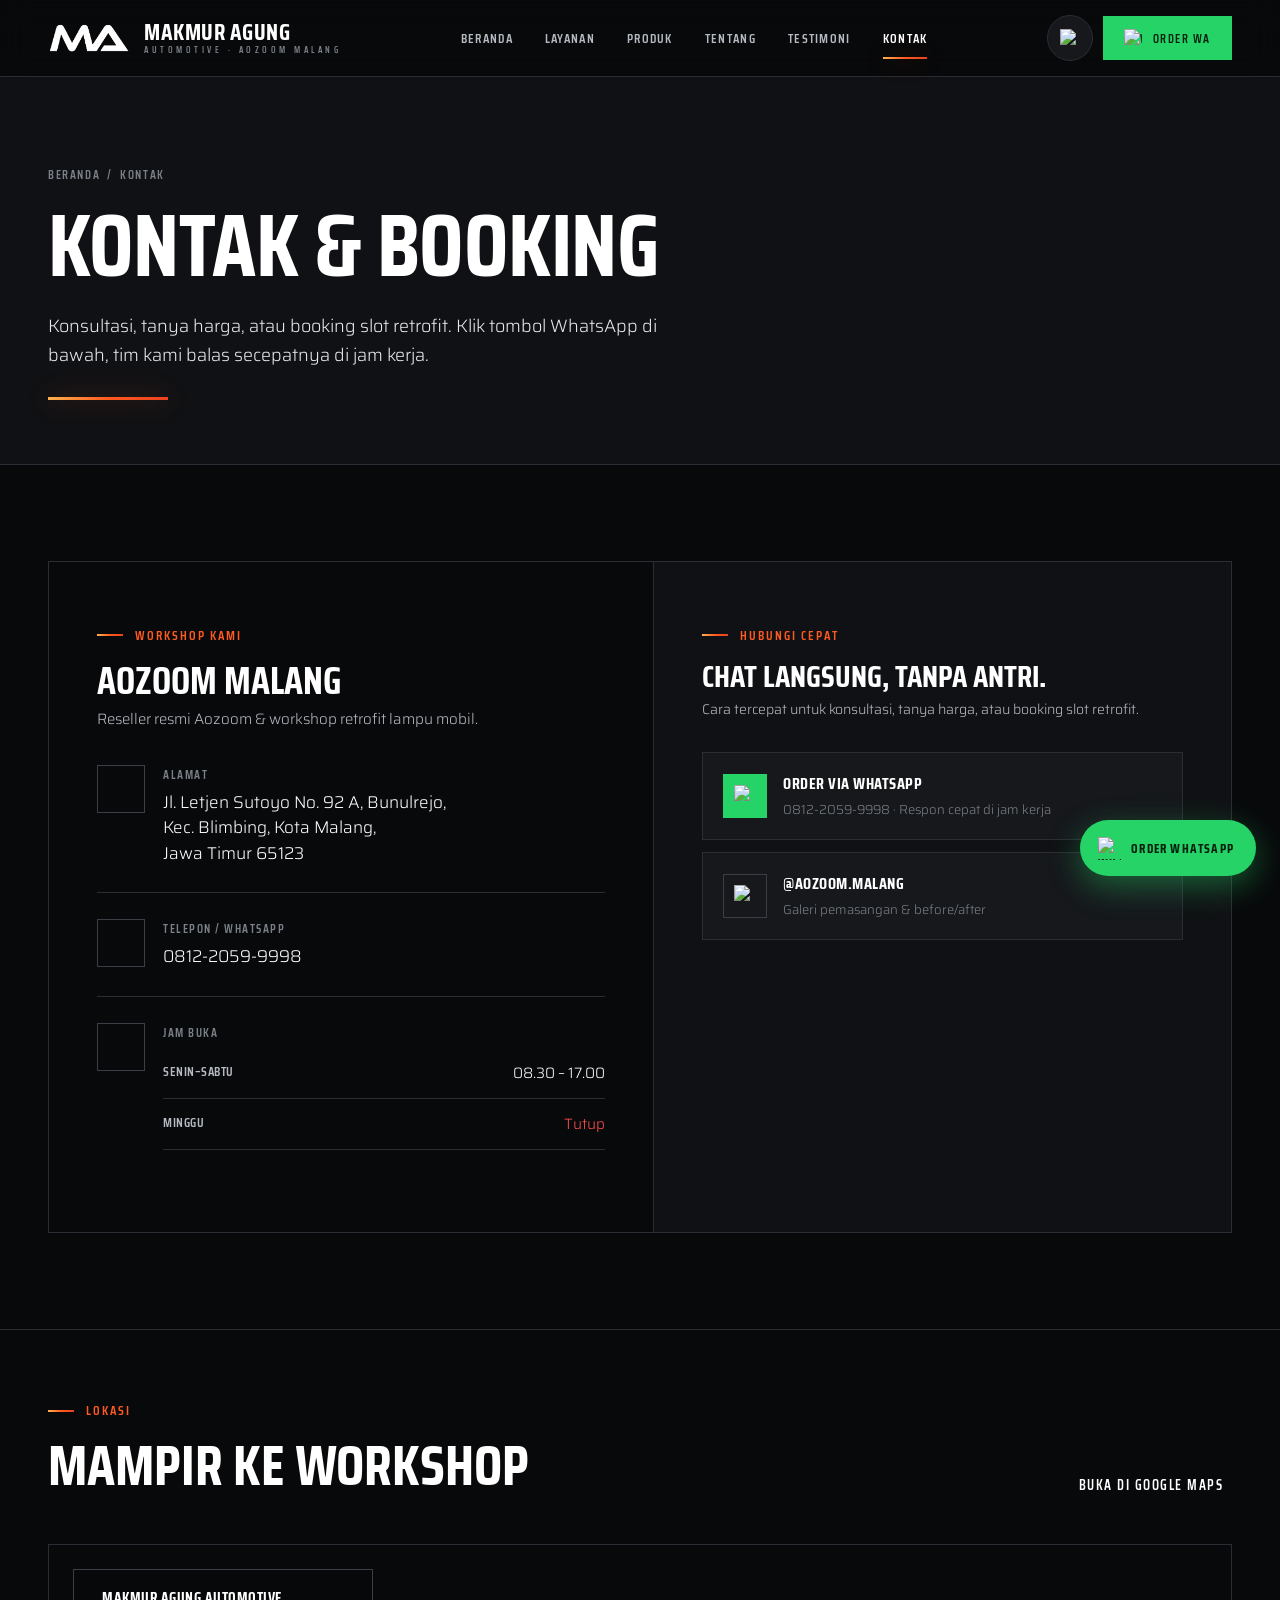
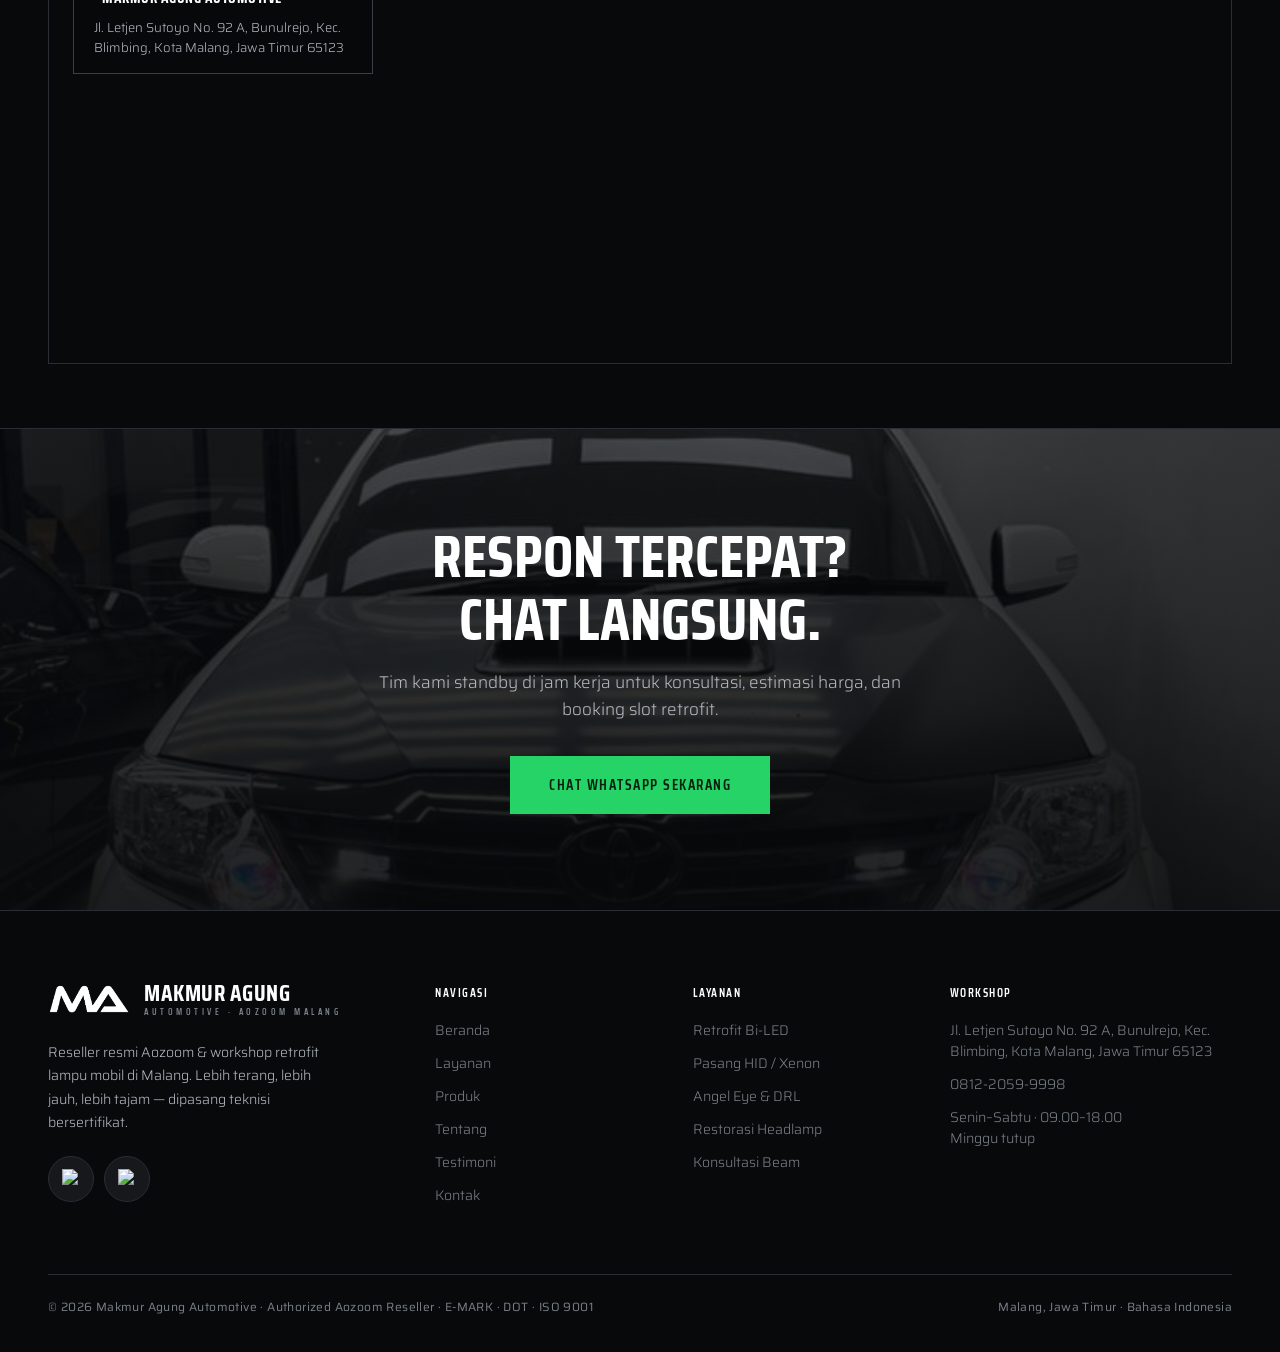
==== Kontak.html @ 39599837 "Initial commit: Makmur Agung website" ====
<!DOCTYPE html>
<html lang="id">
<head>
<meta charset="UTF-8">
<meta name="viewport" content="width=device-width, initial-scale=1.0">
<title>Kontak & Booking · Makmur Agung Automotive · Aozoom Malang</title>
<meta name="description" content="Hubungi Makmur Agung Automotive. Workshop retrofit lampu mobil di Jl. Letjen Sutoyo No. 92 A, Blimbing, Malang. WhatsApp 0812-2059-9998.">
<link rel="stylesheet" href="assets/site.css">
<script defer src="https://unpkg.com/lucide@latest"></script>
<style>
.contact-grid { display: grid; grid-template-columns: 1.05fr 1fr; gap: 0; border: 1px solid var(--hairline); }
.contact-info { padding: 56px 48px; border-right: 1px solid var(--hairline); }
.contact-side { padding: 56px 48px; background: var(--surface-soft); display: flex; flex-direction: column; gap: 28px; }
.contact-side h2 { font-size: clamp(24px,2.4vw,32px); margin: 14px 0 6px; }
.contact-side .sub { font-size: 14px; color: var(--body); margin: 0 0 4px; line-height: 1.6; }
.quick { display: flex; flex-direction: column; gap: 12px; margin: 0; }
.quick a { display: flex; align-items: center; gap: 16px; padding: 18px 20px; border: 1px solid var(--hairline); background: var(--surface-card); transition: border-color .16s ease, transform .12s ease; }
.quick a:hover { border-color: var(--hairline-strong); transform: translateX(3px); }
.quick a .q-ico { width: 44px; height: 44px; display: inline-flex; align-items: center; justify-content: center; flex: 0 0 auto; }
.quick a .q-ico.wa { background: #25D366; }
.quick a .q-ico.ig { border: 1px solid var(--hairline-strong); }
.quick a .q-ico img { width: 22px; height: 22px; }
.quick a .q-k { font-family: var(--font-display); font-weight: 700; font-size: 16px; letter-spacing: .5px; text-transform: uppercase; color: var(--on-dark); }
.quick a .q-v { font-size: 13px; color: var(--muted); margin-top: 2px; }
.quick a .q-ar { margin-left: auto; color: var(--muted); }
.map { position: relative; overflow: hidden; border: 1px solid var(--hairline); height: 420px; }
.map iframe { width: 100%; height: 100%; border: 0; filter: grayscale(0.4) invert(0.92) hue-rotate(180deg) contrast(0.9); }
.map__pin { position: absolute; left: 24px; top: 24px; background: rgba(8,9,11,.86); backdrop-filter: blur(8px); border: 1px solid var(--hairline-strong); padding: 16px 20px; max-width: 300px; }
.map__pin .m-k { font-family: var(--font-display); font-weight: 700; font-size: 15px; letter-spacing: .5px; text-transform: uppercase; color: var(--on-dark); display: flex; align-items: center; gap: 8px; }
.map__pin .m-k svg { width: 16px; height: 16px; color: var(--aozoom-orange); }
.map__pin .m-v { font-size: 13px; color: var(--body); margin-top: 8px; line-height: 1.5; }
.hours-grid { display: grid; grid-template-columns: 1fr auto; gap: 0; }
.hours-grid .hr { display: contents; }
.hours-grid .hr > span { padding: 13px 0; border-bottom: 1px solid var(--hairline); font-size: 15px; }
.hours-grid .hr > span:first-child { font-family: var(--font-display); font-weight: 600; letter-spacing: .5px; text-transform: uppercase; font-size: 13px; color: var(--body); }
.hours-grid .hr > span:last-child { text-align: right; color: var(--on-dark); }
.hours-grid .hr.closed > span:last-child { color: var(--danger); }
.hours-grid .hr.open-now > span:last-child { color: var(--success); }
.formok { display:none; padding: 16px 18px; border: 1px solid var(--success); background: rgba(47,191,113,.1); color: var(--success); font-size: 14px; align-items: center; gap: 10px; }
.formok.show { display: flex; }
.formok svg { width: 18px; height: 18px; flex: 0 0 auto; }
@media (max-width: 980px) {
  .contact-grid { grid-template-columns: 1fr; }
  .contact-info { border-right: 0; border-bottom: 1px solid var(--hairline); padding: 40px 28px; }
  .contact-side { padding: 40px 28px; }
}
</style>
</head>
<body data-page="kontak">

<div id="ma-nav"></div>

<!-- ============ PAGE HEAD ============ -->
<header class="pagehead" data-screen-label="Kontak — header">
  <div class="pagehead__bg"><img src="assets/install-rocky.jpg" alt="Workshop Makmur Agung Malang"></div>
  <div class="pagehead__inner"><div class="wrap">
    <span class="crumb"><a href="index.html">Beranda</a> &nbsp;/&nbsp; Kontak</span>
    <h1>Kontak &amp; Booking</h1>
    <p class="lead">Konsultasi, tanya harga, atau booking slot retrofit. Klik tombol WhatsApp di bawah, tim kami balas secepatnya di jam kerja.</p>
    <div class="beam beam-sweep" style="width:120px;margin-top:28px"></div>
  </div></div>
</header>

<!-- ============ CONTACT GRID ============ -->
<section class="section">
  <div class="wrap">
    <div class="contact-grid reveal">

      <!-- info -->
      <div class="contact-info">
        <span class="eyebrow">Workshop Kami</span>
        <h2 style="font-size:clamp(26px,3vw,38px);margin:16px 0 6px">Aozoom Malang</h2>
        <p style="color:var(--body);font-size:15px;margin:0 0 8px">Reseller resmi Aozoom &amp; workshop retrofit lampu mobil.</p>

        <div class="inforow">
          <span class="inforow__ico"><i data-lucide="map-pin"></i></span>
          <div>
            <div class="inforow__k">Alamat</div>
            <div class="inforow__v">Jl. Letjen Sutoyo No. 92 A, Bunulrejo,<br>Kec. Blimbing, Kota Malang,<br>Jawa Timur 65123</div>
          </div>
        </div>

        <div class="inforow">
          <span class="inforow__ico"><i data-lucide="phone"></i></span>
          <div>
            <div class="inforow__k">Telepon / WhatsApp</div>
            <div class="inforow__v"><a id="phone-link" href="#">0812-2059-9998</a></div>
          </div>
        </div>

        <div class="inforow">
          <span class="inforow__ico"><i data-lucide="clock"></i></span>
          <div style="flex:1">
            <div class="inforow__k">Jam Buka</div>
            <div class="hours-grid" style="margin-top:6px">
              <div class="hr" id="hr-mon"><span>Senin–Sabtu</span><span>08.30 – 17.00</span></div>
              <div class="hr closed"><span>Minggu</span><span>Tutup</span></div>
            </div>
          </div>
        </div>

      </div>

      <!-- quick contact side -->
      <div class="contact-side">
        <div>
          <span class="eyebrow">Hubungi Cepat</span>
          <h2>Chat Langsung, Tanpa Antri.</h2>
          <p class="sub">Cara tercepat untuk konsultasi, tanya harga, atau booking slot retrofit.</p>
        </div>
        <div class="quick">
          <a id="wa-quick" href="#" target="_blank" rel="noopener">
            <span class="q-ico wa"><img src="https://cdn.simpleicons.org/whatsapp/06210f" alt="WhatsApp"></span>
            <span><span class="q-k" style="display:block">Order via WhatsApp</span><span class="q-v">0812-2059-9998 · Respon cepat di jam kerja</span></span>
            <span class="q-ar"><i data-lucide="arrow-up-right"></i></span>
          </a>
          <a id="ig-quick" href="#" target="_blank" rel="noopener">
            <span class="q-ico ig"><img src="https://cdn.simpleicons.org/instagram/ff5a1f" alt="Instagram"></span>
            <span><span class="q-k" style="display:block">@aozoom.malang</span><span class="q-v">Galeri pemasangan &amp; before/after</span></span>
            <span class="q-ar"><i data-lucide="arrow-up-right"></i></span>
          </a>
        </div>
      </div>

    </div>
  </div>
</section>

<!-- ============ MAP ============ -->
<section class="section section--tight" style="border-top:1px solid var(--hairline)">
  <div class="wrap">
    <div class="sec-head reveal">
      <div><span class="eyebrow">Lokasi</span><h2 style="margin-top:16px">Mampir ke Workshop</h2></div>
      <a class="tlink" id="dir-link" href="#" target="_blank" rel="noopener">Buka di Google Maps <span class="ar"><i data-lucide="arrow-up-right"></i></span></a>
    </div>
    <div class="map reveal">
      <iframe loading="lazy" referrerpolicy="no-referrer-when-downgrade" title="Lokasi Makmur Agung Automotive"
        src="https://www.google.com/maps?q=Jl.%20Letjen%20Sutoyo%20No.%2092%20A%2C%20Bunulrejo%2C%20Blimbing%2C%20Kota%20Malang&output=embed"></iframe>
      <div class="map__pin">
        <div class="m-k"><i data-lucide="map-pin"></i>Makmur Agung Automotive</div>
        <div class="m-v">Jl. Letjen Sutoyo No. 92 A, Bunulrejo, Kec. Blimbing, Kota Malang, Jawa Timur 65123</div>
      </div>
    </div>
  </div>
</section>

<!-- ============ CTA ============ -->
<section class="cta">
  <div class="cta__bg"><img src="assets/install-fortuner.jpg" alt=""></div>
  <div class="cta__inner"><div class="wrap reveal">
    <h2 style="margin:0 auto">Respon Tercepat? Chat Langsung.</h2>
    <p>Tim kami standby di jam kerja untuk konsultasi, estimasi harga, dan booking slot retrofit.</p>
    <div class="cta__btns">
      <a class="btn btn--wa btn--lg" id="cta-wa" href="#">Chat WhatsApp Sekarang</a>
    </div>
  </div></div>
</section>

<div id="ma-footer"></div>
<script src="assets/site.js"></script>
<script>
  (function () {
    var M = window.MA || {};
    var wa = M.WA_LINK || '#';
    ['wa-quick','cta-wa'].forEach(function (id) { var e=document.getElementById(id); if(e){ e.setAttribute('href',wa); e.setAttribute('target','_blank'); } });
    var ph = document.getElementById('phone-link'); if (ph) ph.setAttribute('href', 'tel:+' + (M.WA_NUMBER || '6281220599998'));
    var iq = document.getElementById('ig-quick'); if (iq && M.IG_LINK) iq.setAttribute('href', M.IG_LINK);
    var dl = document.getElementById('dir-link'); if (dl && M.MAPS_LINK) dl.setAttribute('href', M.MAPS_LINK);

    // open-now highlight
    try {
      var now = new Date();
      var day = now.getDay(); // 0 = Sunday
      var hr = now.getHours();
      var open = (day >= 1 && day <= 6 && hr >= 9 && hr < 18);
      if (open) { var row = document.getElementById('hr-mon'); if (row) row.classList.add('open-now'); }
    } catch (e) {}


  })();
</script>
</body>
</html>
---- assets/site.css ----
/* ============================================================
   MAKMUR AGUNG AUTOMOTIVE — Website styles
   Brochure site (5 pages) built on the Makmur Agung design system.
   Near-black canvas · Aozoom "Ignition" orange stripe · Saira
   Condensed display + Saira light body · sharp 0-radius geometry.
   ============================================================ */
@import url('colors_and_type.css');

*, *::before, *::after { box-sizing: border-box; }
html { scroll-behavior: smooth; }
html, body { margin: 0; padding: 0; }
body {
  background: var(--canvas);
  color: var(--body);
  font-family: var(--font-body);
  font-weight: 300;
  -webkit-font-smoothing: antialiased;
  text-rendering: optimizeLegibility;
  overflow-x: hidden;
}
img { display: block; max-width: 100%; }
a { color: inherit; text-decoration: none; }
button { font-family: inherit; cursor: pointer; }
::selection { background: var(--aozoom-orange); color: #160500; }

/* scrollbar */
::-webkit-scrollbar { width: 11px; height: 11px; }
::-webkit-scrollbar-thumb { background: var(--hairline); }
::-webkit-scrollbar-thumb:hover { background: var(--hairline-strong); }
::-webkit-scrollbar-track { background: var(--canvas); }

/* ---------- Layout primitives ---------- */
.wrap { max-width: 1440px; margin: 0 auto; padding: 0 48px; }
.section { padding: var(--space-section) 0; }
.section--tight { padding: var(--space-xxl) 0; }
.bleed { width: 100%; }

/* ---------- Beam / ignition divider ---------- */
.beam { height: 3px; background: var(--beam-gradient); box-shadow: var(--beam-glow); border: 0; display: block; }
.beam-sweep { animation: sweep .7s cubic-bezier(.2,.7,.2,1) both; }
@keyframes sweep { from { transform: scaleX(0); transform-origin: left; } to { transform: scaleX(1); } }

/* ---------- Section eyebrow / heading ---------- */
.eyebrow {
  font-family: var(--font-display); font-weight: 600; font-size: 13px;
  letter-spacing: 2px; text-transform: uppercase; color: var(--aozoom-orange);
  display: inline-flex; align-items: center; gap: 12px;
}
.eyebrow::before { content: ""; width: 26px; height: 2px; background: var(--beam-gradient); display: inline-block; }
.eyebrow--plain::before { display: none; }

.sec-head { display: flex; justify-content: space-between; align-items: flex-end; gap: 32px; flex-wrap: wrap; margin-bottom: 48px; }
.sec-head h2 { font-size: clamp(34px, 4.4vw, 56px); }
.lead { font-size: clamp(16px, 1.4vw, 19px); color: var(--body-strong); line-height: 1.6; font-weight: 300; }

/* ---------- Buttons ---------- */
.btn {
  font-family: var(--font-display); font-weight: 600; font-size: 14px;
  letter-spacing: 1.5px; text-transform: uppercase; white-space: nowrap;
  height: 52px; padding: 0 30px; border: 1px solid var(--on-dark);
  background: transparent; color: var(--on-dark);
  display: inline-flex; align-items: center; justify-content: center; gap: 11px;
  transition: background .16s ease, border-color .16s ease, color .16s ease, transform .1s ease;
}
.btn:hover { background: rgba(255,255,255,.07); }
.btn:active { transform: translateY(1px); }
.btn svg, .btn img { width: 18px; height: 18px; }
.btn--fill { background: var(--on-dark); color: var(--canvas); border-color: var(--on-dark); }
.btn--fill:hover { background: #e9ecf0; }
.btn--orange { background: var(--aozoom-orange); border-color: var(--aozoom-orange); color: #160500; }
.btn--orange:hover { background: var(--aozoom-amber); border-color: var(--aozoom-amber); }
.btn--ghost { border-color: var(--hairline-strong); color: var(--body); }
.btn--ghost:hover { border-color: var(--on-dark); color: var(--on-dark); }
.btn--wa { background: #25D366; border-color: #25D366; color: #06210f; }
.btn--wa:hover { background: #34e177; border-color: #34e177; }
.btn--sm { height: 44px; padding: 0 20px; font-size: 12px; }
.btn--lg { height: 58px; padding: 0 38px; font-size: 15px; }
.btn--block { width: 100%; }

/* text link with arrow */
.tlink {
  font-family: var(--font-display); font-weight: 600; font-size: 14px;
  letter-spacing: 1.5px; text-transform: uppercase; color: var(--on-dark);
  display: inline-flex; align-items: center; gap: 9px; cursor: pointer;
  transition: color .16s ease;
}
.tlink .ar { transition: transform .16s ease; display: inline-flex; }
.tlink:hover { color: var(--aozoom-amber); }
.tlink:hover .ar { transform: translateX(5px); }

/* circular icon button */
.icon-btn {
  width: 46px; height: 46px; border-radius: var(--radius-full); background: var(--surface-card);
  border: 1px solid var(--hairline); color: var(--on-dark);
  display: inline-flex; align-items: center; justify-content: center;
  transition: background .16s ease, border-color .16s, transform .1s ease;
}
.icon-btn:hover { background: var(--surface-elevated); border-color: var(--hairline-strong); }
.icon-btn:active { transform: scale(.95); }
.icon-btn svg { width: 19px; height: 19px; }
.icon-btn img { width: 19px; height: 19px; }

/* ---------- Tags / chips / badges ---------- */
.tag { font-family: var(--font-display); font-weight: 600; font-size: 11px; letter-spacing: 1.8px; text-transform: uppercase; color: var(--aozoom-orange); }
.chip {
  display: inline-flex; align-items: center; gap: 8px; height: 34px; padding: 0 14px;
  border: 1px solid var(--hairline-strong); border-radius: var(--radius-sm); background: var(--surface-card);
  color: var(--body); font-family: var(--font-display); font-weight: 600; font-size: 11px;
  letter-spacing: 1px; text-transform: uppercase;
}
.chip svg { width: 15px; height: 15px; color: var(--aozoom-orange); }

/* ============================================================
   NAVIGATION (injected by site.js)
   ============================================================ */
.nav {
  position: sticky; top: 0; z-index: 60;
  background: rgba(8,9,11,.78); backdrop-filter: blur(14px); -webkit-backdrop-filter: blur(14px);
  border-bottom: 1px solid var(--hairline);
}
.nav__inner { height: 76px; display: flex; align-items: center; justify-content: space-between; gap: 24px; }
.nav__links { display: flex; gap: 32px; align-items: center; }
.nav__link {
  font-family: var(--font-display); font-weight: 600; font-size: 13px; letter-spacing: 1.3px;
  text-transform: uppercase; color: var(--body); white-space: nowrap; position: relative;
  padding: 6px 0; transition: color .16s ease;
}
.nav__link:hover { color: var(--on-dark); }
.nav__link.is-active { color: var(--on-dark); }
.nav__link.is-active::after { content: ""; position: absolute; left: 0; right: 0; bottom: -4px; height: 2px; background: var(--beam-gradient); box-shadow: var(--beam-glow); }
.nav__actions { display: flex; align-items: center; gap: 10px; }
.nav__burger { display: none; }

/* logo lockup */
.logo { display: inline-flex; align-items: center; gap: 14px; }
.logo__mark { height: 30px; width: auto; display: block; flex: 0 0 auto; }
.logo__text { line-height: .9; }
.logo__name { display: block; font-family: var(--font-display); font-weight: 700; font-size: 23px; letter-spacing: .5px; text-transform: uppercase; color: var(--on-dark); white-space: nowrap; }
.logo__sub { display: block; font-family: var(--font-display); font-weight: 600; font-size: 9px; letter-spacing: 3.5px; text-transform: uppercase; color: var(--muted); margin-top: 4px; }

/* mobile drawer */
.drawer { position: fixed; inset: 0; z-index: 70; display: none; }
.drawer.is-open { display: block; }
.drawer__scrim { position: absolute; inset: 0; background: rgba(8,9,11,.7); backdrop-filter: blur(4px); }
.drawer__panel { position: absolute; top: 0; right: 0; bottom: 0; width: min(82vw, 360px); background: var(--surface-soft); border-left: 1px solid var(--hairline); padding: 24px; display: flex; flex-direction: column; gap: 6px; transform: translateX(100%); transition: transform .26s ease; }
.drawer.is-open .drawer__panel { transform: translateX(0); }
.drawer__link { font-family: var(--font-display); font-weight: 600; font-size: 22px; letter-spacing: 1px; text-transform: uppercase; color: var(--on-dark); padding: 16px 0; border-bottom: 1px solid var(--hairline); }
.drawer__link .ix { float: right; color: var(--muted); }

/* ============================================================
   PAGE HEADER (interior pages)
   ============================================================ */
.pagehead { position: relative; background: var(--surface-soft); border-bottom: 1px solid var(--hairline); overflow: hidden; }
.pagehead__bg { display: none; }
.pagehead__bg img { width: 100%; height: 100%; object-fit: cover; }
.pagehead__bg::after { content: ""; position: absolute; inset: 0; background: linear-gradient(180deg, rgba(8,9,11,.62) 0%, rgba(8,9,11,.78) 55%, var(--canvas) 100%); }
.pagehead__inner { position: relative; padding: 84px 0 64px; }
.pagehead h1 { font-size: clamp(44px, 7vw, 88px); margin: 16px 0 0; max-width: 16ch; }
.pagehead .crumb { font-family: var(--font-display); font-weight: 600; font-size: 12px; letter-spacing: 1.6px; text-transform: uppercase; color: var(--muted); }
.pagehead .crumb a:hover { color: var(--on-dark); }
.pagehead p { margin-top: 22px; max-width: 56ch; }

/* ============================================================
   PHOTO PLACEHOLDER (branded)
   ============================================================ */
.photo { position: relative; overflow: hidden; background: var(--surface-soft); display: flex; align-items: flex-end; }
.photo > img { position: absolute; inset: 0; width: 100%; height: 100%; object-fit: cover; }
.photo--ph::before { content: ""; position: absolute; inset: 0; background: radial-gradient(120% 110% at 70% 26%, rgba(255,90,31,.18), transparent 60%); }
.photo--ph::after { content: ""; position: absolute; width: 46%; height: 46%; top: 22%; left: 56%; border-radius: 50%; background: radial-gradient(circle, rgba(255,178,77,.5), rgba(255,90,31,.2) 42%, transparent 72%); filter: blur(10px); }
.photo .ph-label { position: relative; z-index: 1; margin: 16px; font-family: var(--font-display); font-weight: 600; font-size: 11px; letter-spacing: 1.6px; text-transform: uppercase; color: var(--muted); }
.photo__scrim-l { position: absolute; inset: 0; background: linear-gradient(90deg, rgba(8,9,11,.92) 0%, rgba(8,9,11,.55) 44%, rgba(8,9,11,.1) 100%); }
.photo__scrim-r { position: absolute; inset: 0; background: linear-gradient(270deg, rgba(8,9,11,.92) 0%, rgba(8,9,11,.5) 46%, rgba(8,9,11,.08) 100%); }
.photo__scrim-c { position: absolute; inset: 0; background: linear-gradient(180deg, rgba(8,9,11,.5), rgba(8,9,11,.82)); }

/* ============================================================
   CARDS
   ============================================================ */
.card { background: var(--surface-card); border: 1px solid var(--hairline); transition: border-color .18s ease, transform .18s ease; }
.card--hover:hover { border-color: var(--hairline-strong); transform: translateY(-3px); }

/* service card */
.svc {
  background: var(--surface-card); border: 1px solid var(--hairline); padding: 34px 30px;
  position: relative; transition: border-color .2s ease, background .2s ease, transform .2s ease;
  display: flex; flex-direction: column; gap: 16px; min-height: 100%;
}
.svc:hover { border-color: var(--aozoom-orange); transform: translateY(-4px); }
.svc__no { position: absolute; top: 28px; right: 30px; font-family: var(--font-display); font-weight: 700; font-size: 13px; letter-spacing: 1px; color: var(--hairline-strong); }
.svc__ico { width: 56px; height: 56px; border: 1px solid var(--hairline-strong); display: inline-flex; align-items: center; justify-content: center; color: var(--aozoom-orange); }
.svc__ico svg { width: 26px; height: 26px; }
.svc h3 { font-family: var(--font-display); font-weight: 700; font-size: 24px; line-height: 1.05; text-transform: uppercase; color: var(--on-dark); }
.svc p { font-size: 15px; line-height: 1.6; }
.svc__list { list-style: none; padding: 0; margin: 6px 0 0; display: flex; flex-direction: column; gap: 9px; }
.svc__list li { display: flex; gap: 10px; align-items: flex-start; font-size: 14px; color: var(--body); }
.svc__list li svg { width: 16px; height: 16px; color: var(--success); flex: 0 0 auto; margin-top: 3px; }

/* stat block */
.stat { border-left: 2px solid var(--aozoom-orange); padding-left: 20px; }
.stat__num { font-family: var(--font-display); font-weight: 700; font-size: clamp(42px, 5vw, 64px); line-height: .95; color: var(--on-dark); }
.stat__num span { color: var(--aozoom-orange); }
.stat__label { font-family: var(--font-display); font-weight: 600; font-size: 12px; letter-spacing: 1.5px; text-transform: uppercase; color: var(--muted); margin-top: 10px; }

/* spec / feature cell */
.feat { background: var(--surface-soft); border: 1px solid var(--hairline); padding: 28px 26px; display: flex; flex-direction: column; gap: 14px; }
.feat__ico { color: var(--aozoom-orange); }
.feat__ico svg { width: 28px; height: 28px; }
.feat h4 { font-family: var(--font-display); font-weight: 700; font-size: 19px; text-transform: uppercase; color: var(--on-dark); margin: 0; }
.feat p { font-size: 14px; line-height: 1.6; margin: 0; }

/* process step */
.step { display: flex; gap: 22px; align-items: flex-start; }
.step__no { font-family: var(--font-display); font-weight: 700; font-size: 46px; line-height: 1; color: var(--surface-carbon); -webkit-text-stroke: 1px var(--hairline-strong); flex: 0 0 auto; width: 70px; }
.step__no.is-on { color: var(--aozoom-orange); -webkit-text-stroke: 0; }
.step h4 { font-family: var(--font-display); font-weight: 700; font-size: 22px; text-transform: uppercase; color: var(--on-dark); margin: 4px 0 8px; }
.step p { font-size: 15px; line-height: 1.6; }

/* testimonial card */
.quote { background: var(--surface-card); border: 1px solid var(--hairline); padding: 30px; display: flex; flex-direction: column; gap: 18px; break-inside: avoid; transition: border-color .18s ease; }
.quote:hover { border-color: var(--hairline-strong); }
.quote__stars { display: flex; gap: 3px; color: var(--aozoom-amber); }
.quote__stars svg { width: 17px; height: 17px; fill: currentColor; }
.quote__body { font-size: 16px; line-height: 1.65; color: var(--body-strong); font-weight: 300; margin: 0; }
.quote__who { display: flex; align-items: center; gap: 13px; margin-top: auto; }
.quote__av { width: 42px; height: 42px; border-radius: var(--radius-full); background: var(--surface-carbon); display: inline-flex; align-items: center; justify-content: center; font-family: var(--font-display); font-weight: 700; font-size: 16px; color: var(--aozoom-amber); flex: 0 0 auto; }
.quote__name { font-family: var(--font-display); font-weight: 600; font-size: 15px; letter-spacing: .5px; text-transform: uppercase; color: var(--on-dark); }
.quote__meta { font-size: 12px; color: var(--muted); margin-top: 2px; }
.quote__src { margin-left: auto; opacity: .6; }
.quote__src img { width: 18px; height: 18px; }

/* ---------- Trust strip ---------- */
.trust { background: var(--surface-soft); border-top: 1px solid var(--hairline); border-bottom: 1px solid var(--hairline); }
.trust__row { display: flex; justify-content: space-between; gap: 24px; padding: 26px 0; flex-wrap: wrap; }
.trust__item { display: flex; align-items: center; gap: 12px; }
.trust__item svg { width: 20px; height: 20px; color: var(--aozoom-orange); flex: 0 0 auto; }
.trust__item span { font-family: var(--font-display); font-weight: 600; font-size: 13px; letter-spacing: 1px; text-transform: uppercase; color: var(--body-strong); }

/* ---------- Forms ---------- */
.field { display: flex; flex-direction: column; gap: 9px; }
.field label { font-family: var(--font-display); font-weight: 600; font-size: 11px; letter-spacing: 1.2px; text-transform: uppercase; color: var(--muted); }
.input, .textarea, .select {
  width: 100%; padding: 0 16px; background: var(--surface-card); border: 1px solid var(--hairline);
  color: var(--on-dark); font-family: var(--font-body); font-weight: 300; font-size: 15px;
  transition: border-color .14s ease, box-shadow .14s ease;
}
.input, .select { height: 52px; }
.textarea { padding: 14px 16px; min-height: 130px; resize: vertical; line-height: 1.6; }
.input::placeholder, .textarea::placeholder { color: var(--muted); }
.input:focus, .textarea:focus, .select:focus { outline: none; border-color: var(--aozoom-orange); box-shadow: 0 0 0 3px rgba(255,90,31,.22); }
.select { appearance: none; background-image: url("data:image/svg+xml,%3Csvg xmlns='http://www.w3.org/2000/svg' width='14' height='14' viewBox='0 0 24 24' fill='none' stroke='%237A8088' stroke-width='2'%3E%3Cpath d='M6 9l6 6 6-6'/%3E%3C/svg%3E"); background-repeat: no-repeat; background-position: right 16px center; padding-right: 44px; }

/* ---------- Info row (contact) ---------- */
.inforow { display: flex; gap: 18px; padding: 26px 0; border-bottom: 1px solid var(--hairline); align-items: flex-start; }
.inforow:last-child { border-bottom: 0; }
.inforow__ico { width: 48px; height: 48px; border: 1px solid var(--hairline-strong); display: inline-flex; align-items: center; justify-content: center; color: var(--aozoom-orange); flex: 0 0 auto; }
.inforow__ico svg { width: 22px; height: 22px; }
.inforow__k { font-family: var(--font-display); font-weight: 600; font-size: 12px; letter-spacing: 1.5px; text-transform: uppercase; color: var(--muted); margin-bottom: 6px; }
.inforow__v { font-size: 17px; color: var(--on-dark); font-weight: 300; line-height: 1.5; }
.inforow__v a:hover { color: var(--aozoom-amber); }

/* ============================================================
   CTA BAND
   ============================================================ */
.cta { position: relative; overflow: hidden; border-top: 1px solid var(--hairline); }
.cta__bg { position: absolute; inset: 0; }
.cta__bg img { width: 100%; height: 100%; object-fit: cover; }
.cta__bg::after { content: ""; position: absolute; inset: 0; background: linear-gradient(180deg, rgba(8,9,11,.72), rgba(8,9,11,.9)); }
.cta__inner { position: relative; text-align: center; padding: 96px 0; }
.cta h2 { font-size: clamp(34px, 5vw, 60px); max-width: 18ch; margin: 0 auto; }
.cta p { margin: 18px auto 34px; max-width: 52ch; font-size: 17px; }
.cta__btns { display: flex; gap: 14px; justify-content: center; flex-wrap: wrap; }

/* ============================================================
   FOOTER (injected by site.js)
   ============================================================ */
.footer { background: var(--canvas); border-top: 1px solid var(--hairline); padding: 72px 0 36px; }
.footer__grid { display: grid; grid-template-columns: 1.6fr 1fr 1fr 1.3fr; gap: 40px; }
.footer__blurb { margin-top: 20px; max-width: 280px; font-size: 14px; line-height: 1.65; }
.footer__social { display: flex; gap: 10px; margin-top: 22px; }
.footer__col h4 { font-family: var(--font-display); font-weight: 600; font-size: 12px; letter-spacing: 1.5px; text-transform: uppercase; color: var(--on-dark); margin: 0 0 18px; }
.footer__col a, .footer__col p { display: block; font-size: 14px; color: var(--muted); margin-bottom: 12px; transition: color .14s ease; line-height: 1.5; }
.footer__col a:hover { color: var(--on-dark); }
.footer__bottom { margin-top: 56px; padding-top: 24px; border-top: 1px solid var(--hairline); display: flex; justify-content: space-between; align-items: center; gap: 16px; flex-wrap: wrap; }
.footer__bottom .caption { font-family: var(--font-body); font-size: 12px; letter-spacing: .4px; color: var(--muted); }

/* ---------- WhatsApp FAB ---------- */
.wa-fab {
  position: fixed; right: 24px; bottom: 24px; z-index: 80; height: 56px; padding: 0 22px 0 18px;
  border-radius: var(--radius-full); background: #25D366; color: #06210f; display: inline-flex; align-items: center; gap: 10px;
  font-family: var(--font-display); font-weight: 700; font-size: 13px; letter-spacing: 1.2px; text-transform: uppercase;
  box-shadow: 0 10px 32px rgba(37,211,102,.4); transition: transform .14s ease;
}
.wa-fab:hover { transform: translateY(-2px); }
.wa-fab img { width: 23px; height: 23px; }

/* ============================================================
   SCROLL REVEAL
   ============================================================ */
.reveal { opacity: 0; transform: translateY(16px); transition: opacity .6s ease, transform .6s ease; }
.reveal.in { opacity: 1; transform: none; }

/* ============================================================
   RESPONSIVE
   ============================================================ */
@media (max-width: 1080px) {
  .footer__grid { grid-template-columns: 1fr 1fr; gap: 36px; }
}
@media (max-width: 1024px) {
  .nav__links { display: none; }
  .nav__actions .nav-cta-hide { display: none; }
  .nav__burger { display: inline-flex; }
}
@media (max-width: 900px) {
  .wrap { padding: 0 24px; }
  .section { padding: 64px 0; }
  .sec-head { margin-bottom: 34px; }
}
@media (max-width: 620px) {
  .footer__grid { grid-template-columns: 1fr; }
  .trust__row { gap: 16px; }
  .btn { height: 50px; }
  .cta__inner { padding: 64px 0; }
}
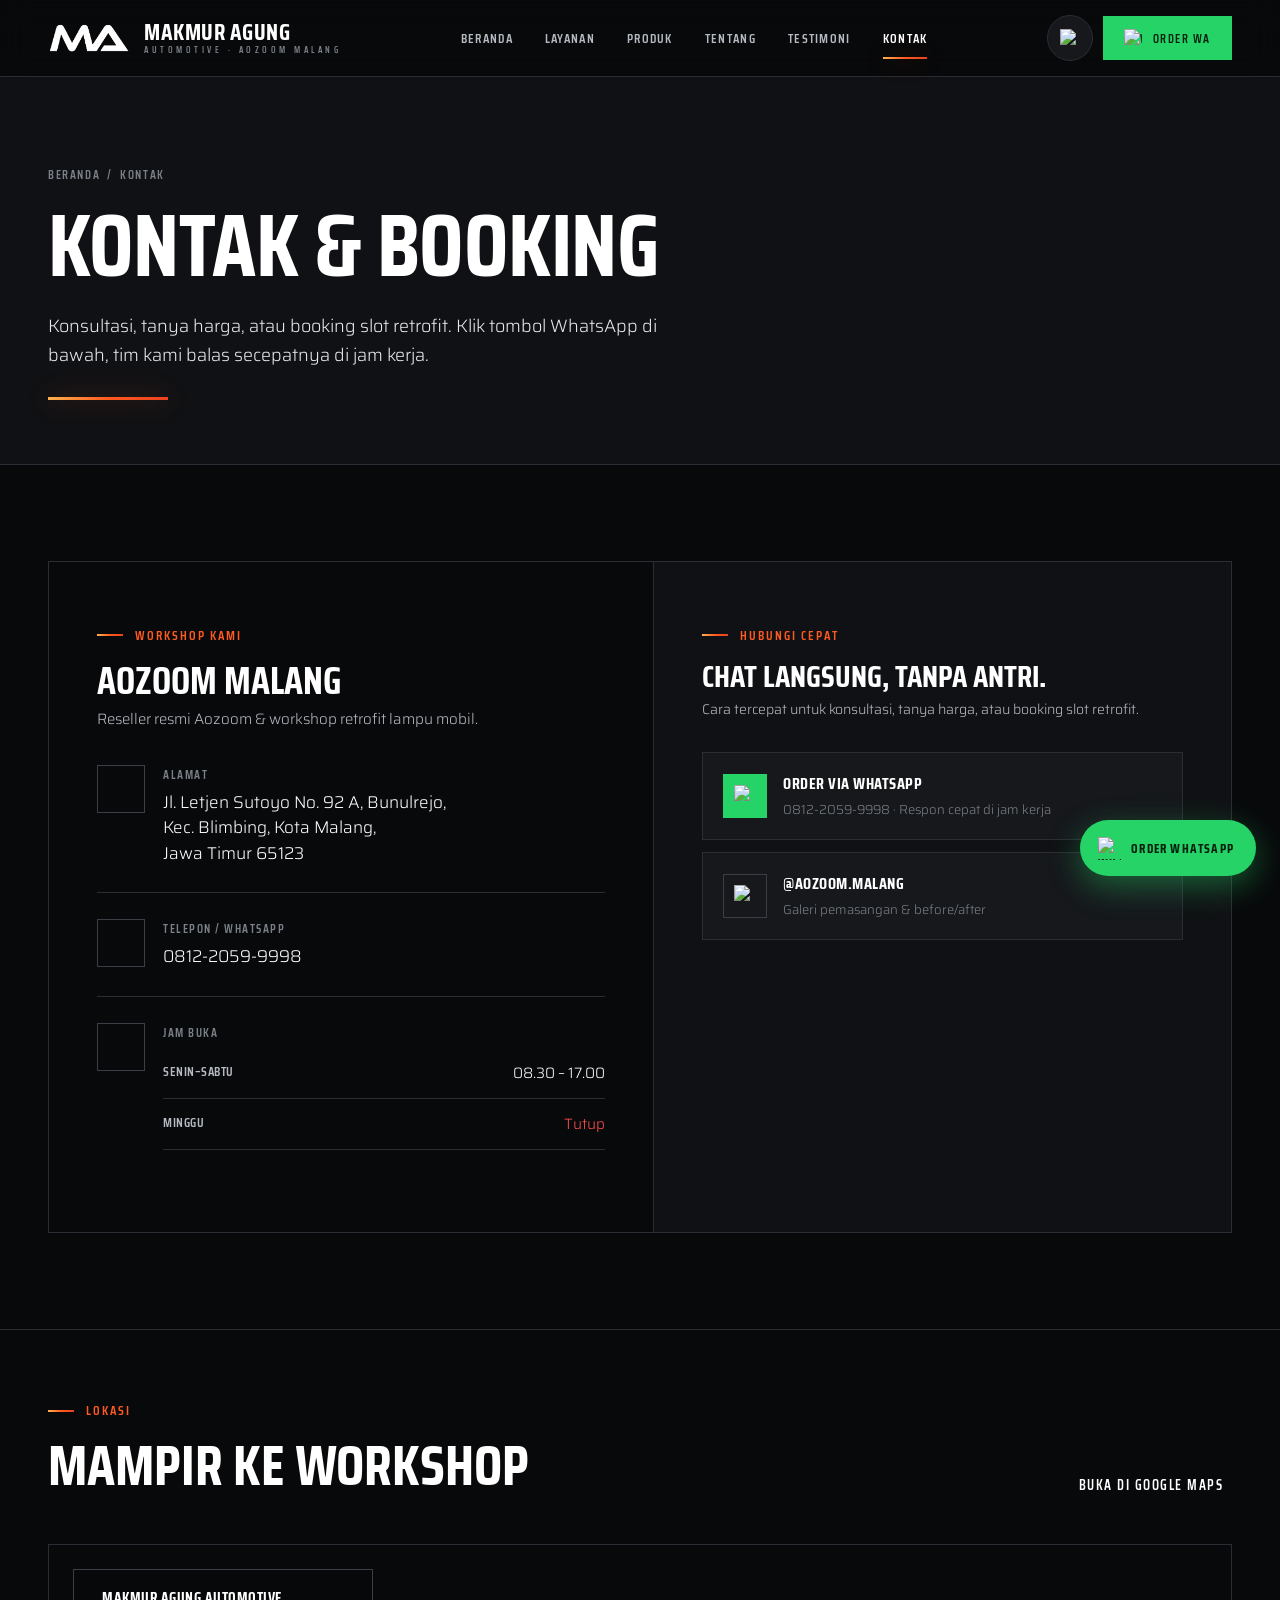
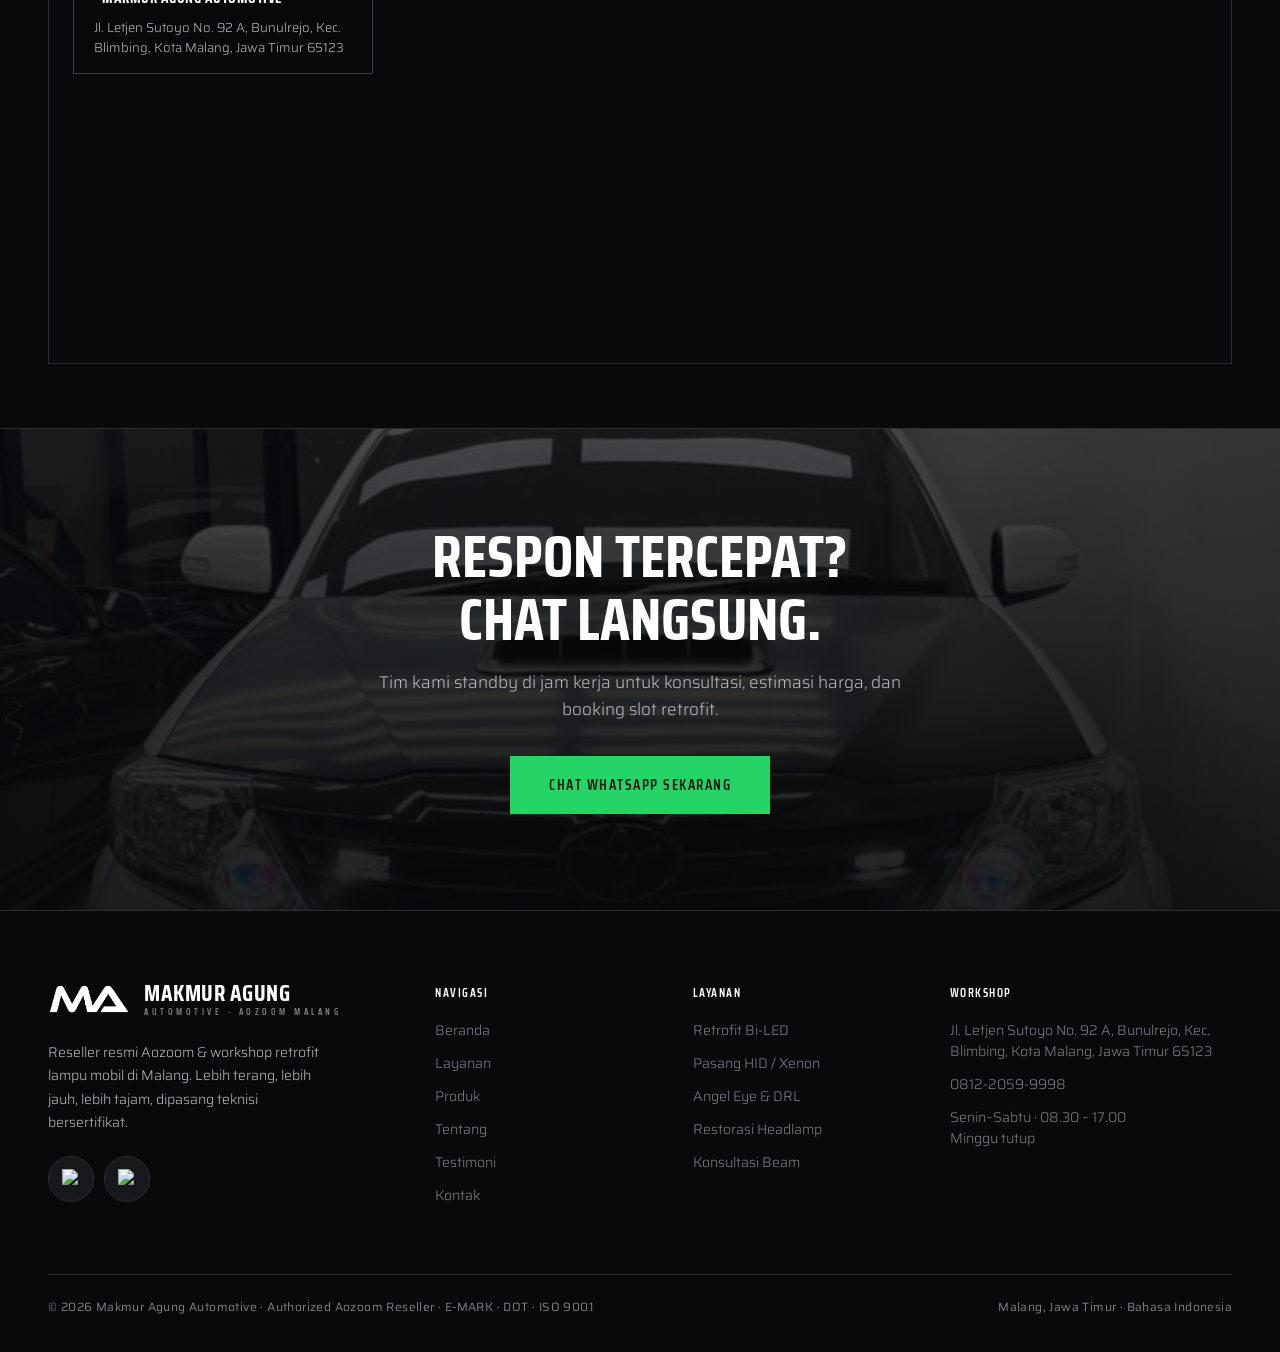
==== commit c946f23e: "feat: clean extensionless URLs via .htaccess (/layanan, /produk, etc.)" ====
--- a/Kontak.html
+++ b/Kontak.html
@@ -54,7 +54,7 @@
 <header class="pagehead" data-screen-label="Kontak — header">
   <div class="pagehead__bg"><img src="assets/install-rocky.jpg" alt="Workshop Makmur Agung Malang"></div>
   <div class="pagehead__inner"><div class="wrap">
-    <span class="crumb"><a href="index.html">Beranda</a> &nbsp;/&nbsp; Kontak</span>
+    <span class="crumb"><a href="/">Beranda</a> &nbsp;/&nbsp; Kontak</span>
     <h1>Kontak &amp; Booking</h1>
     <p class="lead">Konsultasi, tanya harga, atau booking slot retrofit. Klik tombol WhatsApp di bawah, tim kami balas secepatnya di jam kerja.</p>
     <div class="beam beam-sweep" style="width:120px;margin-top:28px"></div>
--- a/assets/site.css
+++ b/assets/site.css
@@ -136,7 +136,15 @@
 .logo__mark { height: 30px; width: auto; display: block; flex: 0 0 auto; }
 .logo__text { line-height: .9; }
 .logo__name { display: block; font-family: var(--font-display); font-weight: 700; font-size: 23px; letter-spacing: .5px; text-transform: uppercase; color: var(--on-dark); white-space: nowrap; }
-.logo__sub { display: block; font-family: var(--font-display); font-weight: 600; font-size: 9px; letter-spacing: 3.5px; text-transform: uppercase; color: var(--muted); margin-top: 4px; }
+.logo__sub { display: block; font-family: var(--font-display); font-weight: 600; font-size: 9px; letter-spacing: 3.5px; text-transform: uppercase; color: var(--muted); margin-top: 4px; white-space: nowrap; }
+
+/* narrow phones: shrink wordmark so it never clips behind the nav actions */
+@media (max-width: 400px) {
+  .logo { gap: 9px; }
+  .logo__mark { height: 26px; }
+  .logo__name { font-size: 15px; }
+  .logo__sub { font-size: 7.5px; letter-spacing: 1.5px; }
+}
 
 /* mobile drawer */
 .drawer { position: fixed; inset: 0; z-index: 70; display: none; }
